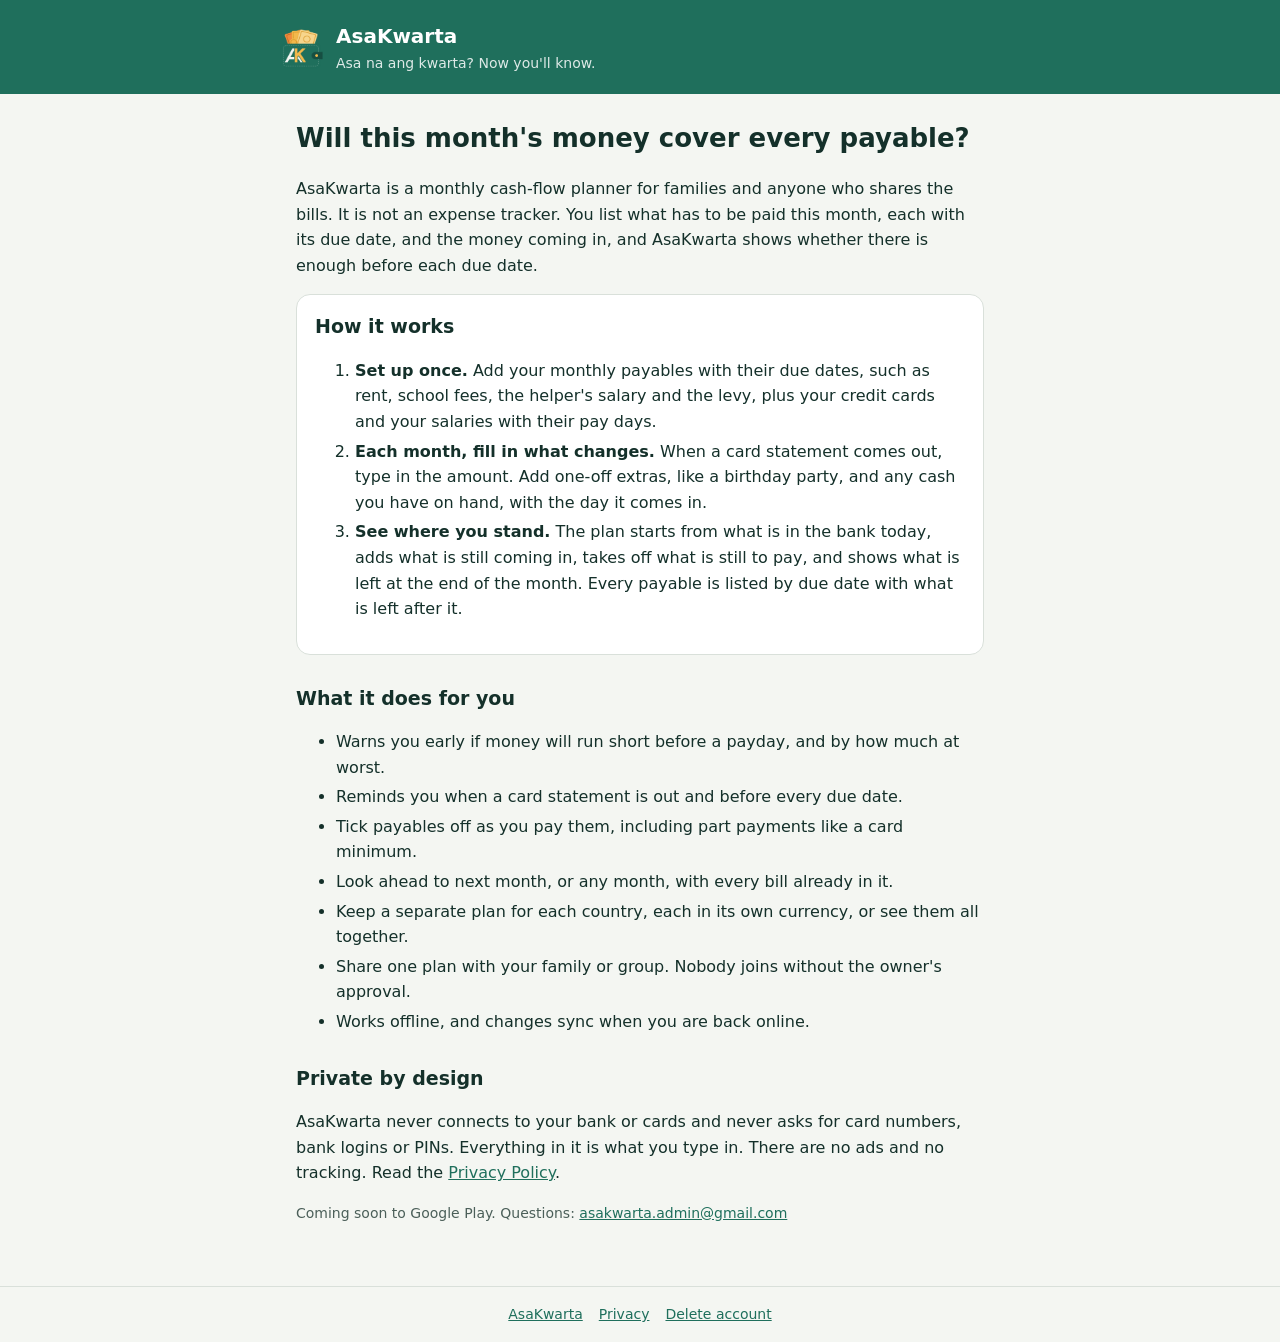
==== index.html @ b28710f4 "Add files via upload" ====
<!doctype html>
<html lang="en">
<head>
<meta charset="utf-8">
<meta name="viewport" content="width=device-width, initial-scale=1">
<title>AsaKwarta: plan every payable for the month</title>
<meta name="description" content="AsaKwarta is a monthly cash-flow planner. See what is in the bank today, what is still to pay and what is left at the end of the month, and never miss a due date.">
<link rel="icon" href="logo.png">
<link rel="stylesheet" href="style.css">
</head>
<body>
<header><div class="wrap"><img src="logo.png" alt=""><div><b>AsaKwarta</b><span>Asa na ang kwarta? Now you'll know.</span></div></div></header>
<main class="wrap">
<h1>Will this month's money cover every payable?</h1>
<p>AsaKwarta is a monthly cash-flow planner for families and anyone who shares the bills. It is not an expense tracker. You list what has to be paid this month, each with its due date, and the money coming in, and AsaKwarta shows whether there is enough before each due date.</p>

<div class="card">
<h2 style="margin-top:0">How it works</h2>
<ol>
<li><b>Set up once.</b> Add your monthly payables with their due dates, such as rent, school fees, the helper's salary and the levy, plus your credit cards and your salaries with their pay days.</li>
<li><b>Each month, fill in what changes.</b> When a card statement comes out, type in the amount. Add one-off extras, like a birthday party, and any cash you have on hand, with the day it comes in.</li>
<li><b>See where you stand.</b> The plan starts from what is in the bank today, adds what is still coming in, takes off what is still to pay, and shows what is left at the end of the month. Every payable is listed by due date with what is left after it.</li>
</ol>
</div>

<h2>What it does for you</h2>
<ul>
<li>Warns you early if money will run short before a payday, and by how much at worst.</li>
<li>Reminds you when a card statement is out and before every due date.</li>
<li>Tick payables off as you pay them, including part payments like a card minimum.</li>
<li>Look ahead to next month, or any month, with every bill already in it.</li>
<li>Keep a separate plan for each country, each in its own currency, or see them all together.</li>
<li>Share one plan with your family or group. Nobody joins without the owner's approval.</li>
<li>Works offline, and changes sync when you are back online.</li>
</ul>

<h2>Private by design</h2>
<p>AsaKwarta never connects to your bank or cards and never asks for card numbers, bank logins or PINs. Everything in it is what you type in. There are no ads and no tracking. Read the <a href="privacy.html">Privacy Policy</a>.</p>

<p class="muted">Coming soon to Google Play. Questions: <a href="mailto:asakwarta.admin@gmail.com">asakwarta.admin@gmail.com</a></p>
</main>
<footer><a href="index.html">AsaKwarta</a><a href="privacy.html">Privacy</a><a href="delete-account.html">Delete account</a></footer>
</body>
</html>
---- style.css ----
:root{--bg:#F4F6F2;--fg:#14302A;--muted:#4b5f59;--accent:#1F6F5C;--gold:#F2B84B;--card:#fff;--line:#d9e0da}
@media (prefers-color-scheme:dark){:root{--bg:#0f201c;--fg:#e8efe9;--muted:#a9bbb4;--accent:#5fc2a6;--card:#14302A;--line:#2a4a42}}
*{box-sizing:border-box}
body{margin:0;background:var(--bg);color:var(--fg);font:16px/1.6 system-ui,-apple-system,"Segoe UI",Roboto,sans-serif}
header{background:#1F6F5C;color:#fff;padding:20px 16px}
header .wrap{display:flex;align-items:center;gap:12px}
header img{width:44px;height:44px;border-radius:10px}
header b{font-size:20px}
header span{display:block;font-size:14px;opacity:.85}
.wrap{max-width:720px;margin:0 auto}
main{padding:24px 16px 48px}
h1{font-size:26px;margin:0 0 4px}
h2{font-size:19px;margin:28px 0 8px}
p,li{color:var(--fg)}
.muted{color:var(--muted);font-size:14px}
a{color:var(--accent)}
.card{background:var(--card);border:1px solid var(--line);border-radius:14px;padding:16px 18px;margin:16px 0}
ol li,ul li{margin:4px 0}
footer{border-top:1px solid var(--line);padding:16px;text-align:center;font-size:14px;color:var(--muted)}
footer a{margin:0 8px}
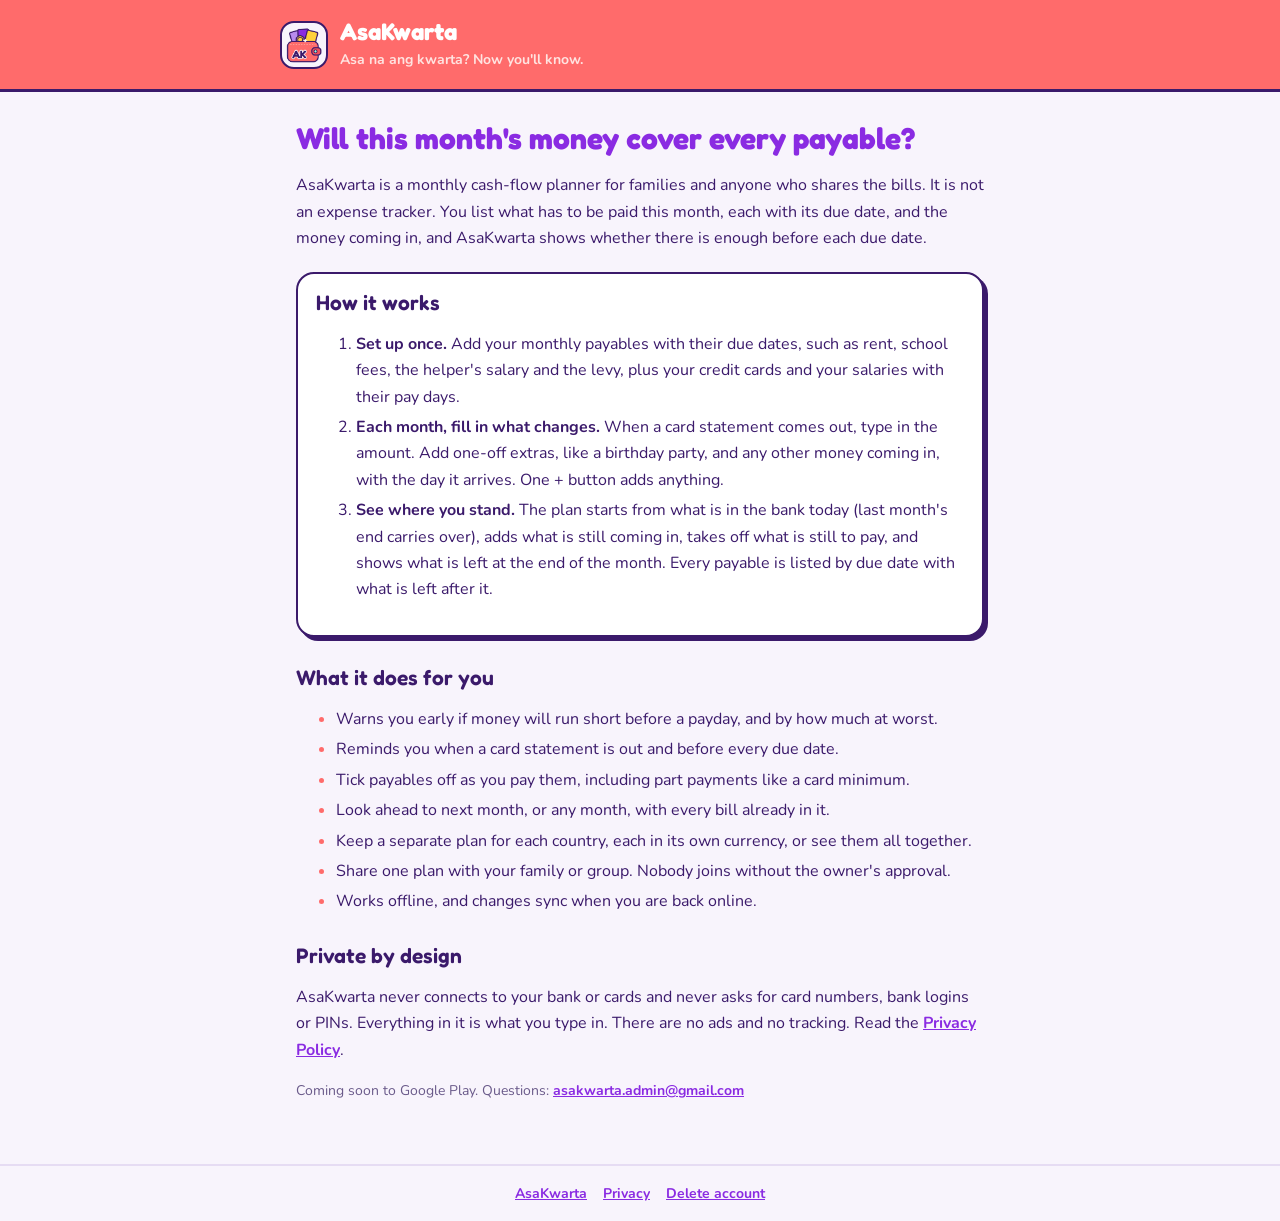
==== commit 1873bc44: "Add files via upload" ====
--- a/index.html
+++ b/index.html
@@ -1,44 +1,47 @@
-<!doctype html>
-<html lang="en">
-<head>
-<meta charset="utf-8">
-<meta name="viewport" content="width=device-width, initial-scale=1">
-<title>AsaKwarta: plan every payable for the month</title>
-<meta name="description" content="AsaKwarta is a monthly cash-flow planner. See what is in the bank today, what is still to pay and what is left at the end of the month, and never miss a due date.">
-<link rel="icon" href="logo.png">
-<link rel="stylesheet" href="style.css">
-</head>
-<body>
-<header><div class="wrap"><img src="logo.png" alt=""><div><b>AsaKwarta</b><span>Asa na ang kwarta? Now you'll know.</span></div></div></header>
-<main class="wrap">
-<h1>Will this month's money cover every payable?</h1>
-<p>AsaKwarta is a monthly cash-flow planner for families and anyone who shares the bills. It is not an expense tracker. You list what has to be paid this month, each with its due date, and the money coming in, and AsaKwarta shows whether there is enough before each due date.</p>
-
-<div class="card">
-<h2 style="margin-top:0">How it works</h2>
-<ol>
-<li><b>Set up once.</b> Add your monthly payables with their due dates, such as rent, school fees, the helper's salary and the levy, plus your credit cards and your salaries with their pay days.</li>
-<li><b>Each month, fill in what changes.</b> When a card statement comes out, type in the amount. Add one-off extras, like a birthday party, and any cash you have on hand, with the day it comes in.</li>
-<li><b>See where you stand.</b> The plan starts from what is in the bank today, adds what is still coming in, takes off what is still to pay, and shows what is left at the end of the month. Every payable is listed by due date with what is left after it.</li>
-</ol>
-</div>
-
-<h2>What it does for you</h2>
-<ul>
-<li>Warns you early if money will run short before a payday, and by how much at worst.</li>
-<li>Reminds you when a card statement is out and before every due date.</li>
-<li>Tick payables off as you pay them, including part payments like a card minimum.</li>
-<li>Look ahead to next month, or any month, with every bill already in it.</li>
-<li>Keep a separate plan for each country, each in its own currency, or see them all together.</li>
-<li>Share one plan with your family or group. Nobody joins without the owner's approval.</li>
-<li>Works offline, and changes sync when you are back online.</li>
-</ul>
-
-<h2>Private by design</h2>
-<p>AsaKwarta never connects to your bank or cards and never asks for card numbers, bank logins or PINs. Everything in it is what you type in. There are no ads and no tracking. Read the <a href="privacy.html">Privacy Policy</a>.</p>
-
-<p class="muted">Coming soon to Google Play. Questions: <a href="mailto:asakwarta.admin@gmail.com">asakwarta.admin@gmail.com</a></p>
-</main>
-<footer><a href="index.html">AsaKwarta</a><a href="privacy.html">Privacy</a><a href="delete-account.html">Delete account</a></footer>
-</body>
-</html>
+<!doctype html>
+<html lang="en">
+<head>
+<meta charset="utf-8">
+<meta name="viewport" content="width=device-width, initial-scale=1">
+<title>AsaKwarta: plan every payable for the month</title>
+<meta name="description" content="AsaKwarta is a monthly cash-flow planner. See what is in the bank today, what is still to pay and what is left at the end of the month, and never miss a due date.">
+<link rel="icon" href="logo.png">
+<link rel="preconnect" href="https://fonts.googleapis.com">
+<link rel="preconnect" href="https://fonts.gstatic.com" crossorigin>
+<link rel="stylesheet" href="https://fonts.googleapis.com/css2?family=Fredoka:wght@600;700&family=Nunito:wght@400;700&display=swap">
+<link rel="stylesheet" href="style.css">
+</head>
+<body>
+<header><div class="wrap"><img src="logo.png" alt=""><div><b>AsaKwarta</b><span>Asa na ang kwarta? Now you'll know.</span></div></div></header>
+<main class="wrap">
+<h1>Will this month's money cover every payable?</h1>
+<p>AsaKwarta is a monthly cash-flow planner for families and anyone who shares the bills. It is not an expense tracker. You list what has to be paid this month, each with its due date, and the money coming in, and AsaKwarta shows whether there is enough before each due date.</p>
+
+<div class="card">
+<h2 style="margin-top:0">How it works</h2>
+<ol>
+<li><b>Set up once.</b> Add your monthly payables with their due dates, such as rent, school fees, the helper's salary and the levy, plus your credit cards and your salaries with their pay days.</li>
+<li><b>Each month, fill in what changes.</b> When a card statement comes out, type in the amount. Add one-off extras, like a birthday party, and any other money coming in, with the day it arrives. One + button adds anything.</li>
+<li><b>See where you stand.</b> The plan starts from what is in the bank today (last month's end carries over), adds what is still coming in, takes off what is still to pay, and shows what is left at the end of the month. Every payable is listed by due date with what is left after it.</li>
+</ol>
+</div>
+
+<h2>What it does for you</h2>
+<ul>
+<li>Warns you early if money will run short before a payday, and by how much at worst.</li>
+<li>Reminds you when a card statement is out and before every due date.</li>
+<li>Tick payables off as you pay them, including part payments like a card minimum.</li>
+<li>Look ahead to next month, or any month, with every bill already in it.</li>
+<li>Keep a separate plan for each country, each in its own currency, or see them all together.</li>
+<li>Share one plan with your family or group. Nobody joins without the owner's approval.</li>
+<li>Works offline, and changes sync when you are back online.</li>
+</ul>
+
+<h2>Private by design</h2>
+<p>AsaKwarta never connects to your bank or cards and never asks for card numbers, bank logins or PINs. Everything in it is what you type in. There are no ads and no tracking. Read the <a href="privacy.html">Privacy Policy</a>.</p>
+
+<p class="muted">Coming soon to Google Play. Questions: <a href="mailto:asakwarta.admin@gmail.com">asakwarta.admin@gmail.com</a></p>
+</main>
+<footer><a href="index.html">AsaKwarta</a><a href="privacy.html">Privacy</a><a href="delete-account.html">Delete account</a></footer>
+</body>
+</html>
--- a/style.css
+++ b/style.css
@@ -1,20 +1,22 @@
-:root{--bg:#F4F6F2;--fg:#14302A;--muted:#4b5f59;--accent:#1F6F5C;--gold:#F2B84B;--card:#fff;--line:#d9e0da}
-@media (prefers-color-scheme:dark){:root{--bg:#0f201c;--fg:#e8efe9;--muted:#a9bbb4;--accent:#5fc2a6;--card:#14302A;--line:#2a4a42}}
-*{box-sizing:border-box}
-body{margin:0;background:var(--bg);color:var(--fg);font:16px/1.6 system-ui,-apple-system,"Segoe UI",Roboto,sans-serif}
-header{background:#1F6F5C;color:#fff;padding:20px 16px}
-header .wrap{display:flex;align-items:center;gap:12px}
-header img{width:44px;height:44px;border-radius:10px}
-header b{font-size:20px}
-header span{display:block;font-size:14px;opacity:.85}
-.wrap{max-width:720px;margin:0 auto}
-main{padding:24px 16px 48px}
-h1{font-size:26px;margin:0 0 4px}
-h2{font-size:19px;margin:28px 0 8px}
-p,li{color:var(--fg)}
-.muted{color:var(--muted);font-size:14px}
-a{color:var(--accent)}
-.card{background:var(--card);border:1px solid var(--line);border-radius:14px;padding:16px 18px;margin:16px 0}
-ol li,ul li{margin:4px 0}
-footer{border-top:1px solid var(--line);padding:16px;text-align:center;font-size:14px;color:var(--muted)}
-footer a{margin:0 8px}
+:root{--bg:#F8F4FC;--fg:#3B1A6B;--muted:#6A5A8A;--accent:#8A2BE2;--coral:#FF6B6B;--card:#fff;--line:#3B1A6B;--soft:#E6DCF3;--shadow:#3B1A6B}
+@media (prefers-color-scheme:dark){:root{--bg:#150F24;--fg:#F3ECFB;--muted:#B9A9D6;--accent:#CDA8FF;--card:#211838;--line:#5C4691;--soft:#2E2350;--shadow:#07040F}}
+*{box-sizing:border-box}
+body{margin:0;background:var(--bg);color:var(--fg);font:16px/1.65 Nunito,system-ui,-apple-system,"Segoe UI",Roboto,sans-serif}
+h1,h2,header b{font-family:Fredoka,"Arial Rounded MT Bold",system-ui,sans-serif;line-height:1.2}
+header{background:#FF6B6B;color:#fff;padding:18px 16px;border-bottom:3px solid #3B1A6B}
+header .wrap{display:flex;align-items:center;gap:12px}
+header img{width:48px;height:48px;background:#F8F4FC;border:2px solid #3B1A6B;border-radius:14px;padding:4px}
+header b{font-size:24px;font-weight:700}
+header span{display:block;font-size:14px;font-weight:700;color:#FFE3E0}
+.wrap{max-width:720px;margin:0 auto}
+main{padding:28px 16px 48px}
+h1{font-size:30px;font-weight:700;margin:0 0 6px;color:var(--accent)}
+h2{font-size:21px;font-weight:600;margin:28px 0 8px}
+p,li{color:var(--fg)}
+.muted{color:var(--muted);font-size:14px}
+a{color:var(--accent);font-weight:700}
+.card{background:var(--card);border:2px solid var(--line);border-radius:18px;box-shadow:4px 4px 0 var(--shadow);padding:16px 18px;margin:20px 0}
+ol li,ul li{margin:4px 0}
+ul li::marker{color:var(--coral)}
+footer{border-top:2px solid var(--soft);padding:16px;text-align:center;font-size:14px;color:var(--muted)}
+footer a{margin:0 8px}
